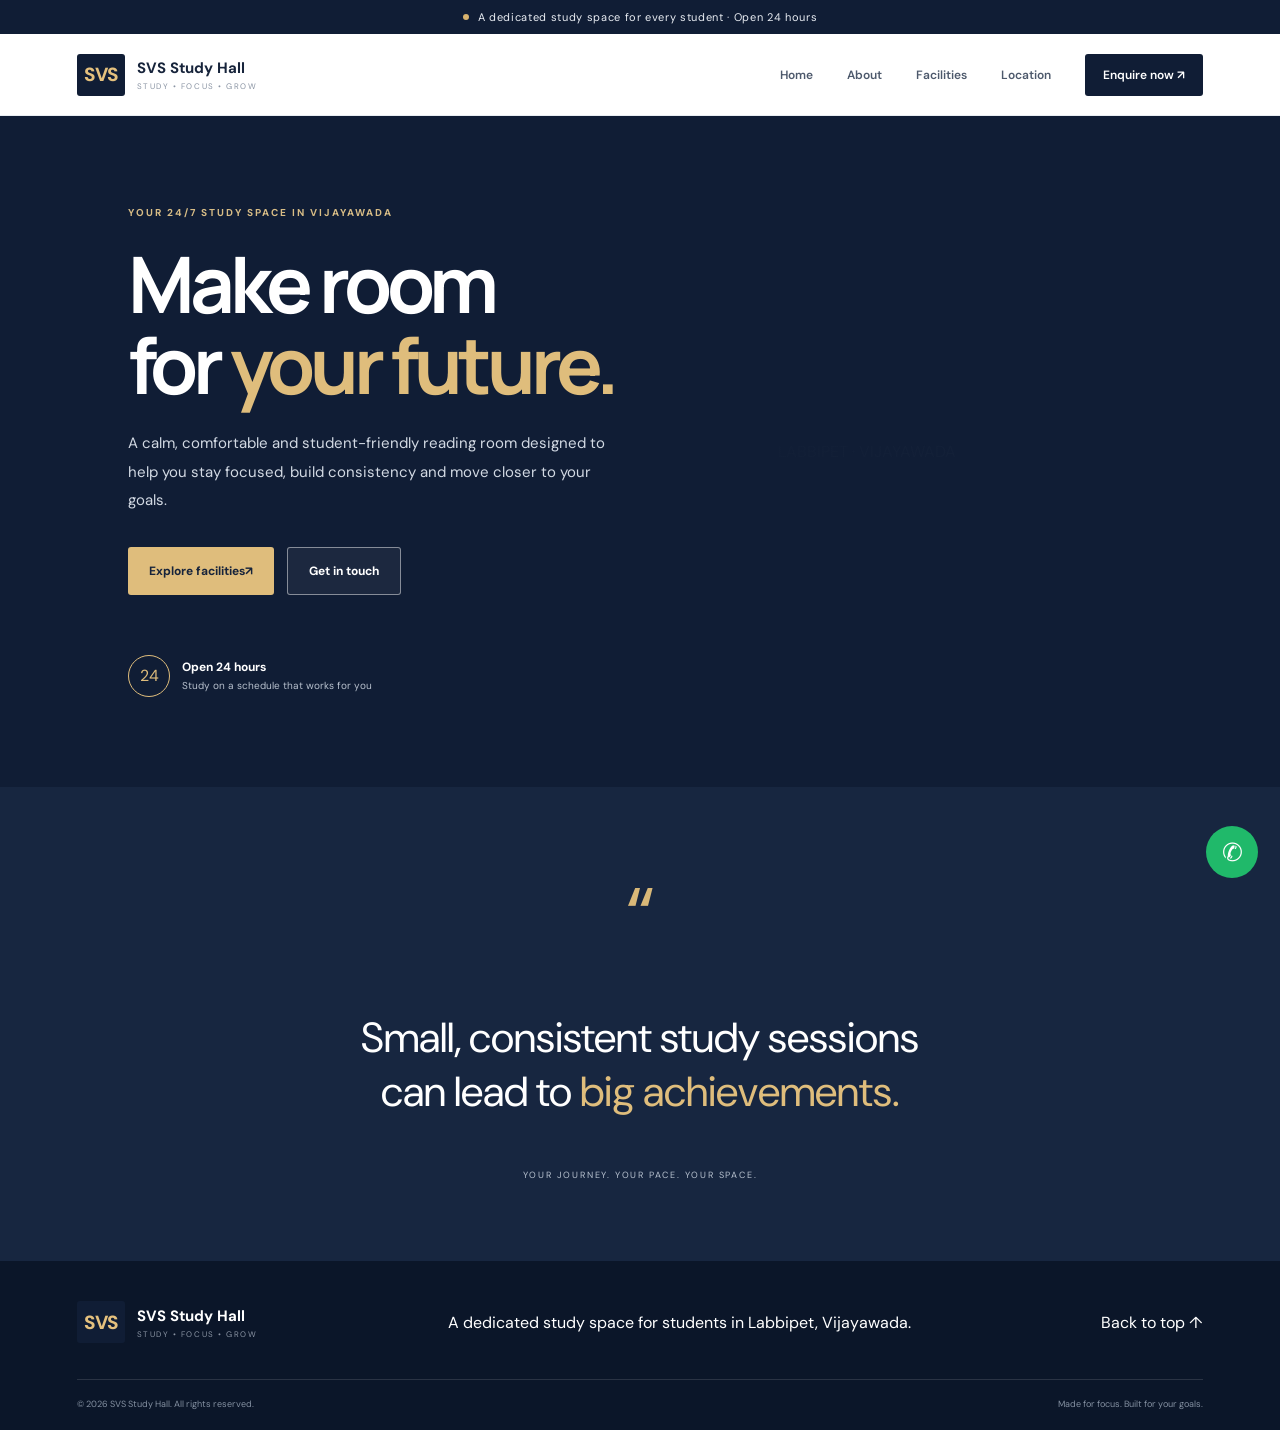
==== index.html @ 10cad975 "Add files via upload" ====
<!DOCTYPE html>
<html lang="en">
<head>
  <meta charset="UTF-8">
  <meta name="viewport" content="width=device-width, initial-scale=1.0">
  <meta name="description" content="SVS Study Hall in Labbipet, Vijayawada — a focused, comfortable 24/7 reading room for students.">
  <meta name="theme-color" content="#101d35">
  <title>SVS Study Hall | Home</title>
  <link rel="preconnect" href="https://fonts.googleapis.com">
  <link rel="preconnect" href="https://fonts.gstatic.com" crossorigin>
  <link href="https://fonts.googleapis.com/css2?family=DM+Sans:wght@400;500;600;700&family=Manrope:wght@400;500;600;700;800&display=swap" rel="stylesheet">
  <link rel="stylesheet" href="styles.css">
</head>
<body>
  <div class="announcement"><span class="live-dot"></span> A dedicated study space for every student · Open 24 hours</div>
  
  <header class="site-header">
    <a class="brand" href="index.html" aria-label="SVS Study Hall home">
      <span class="brand-mark">SVS</span>
      <span class="brand-copy"><strong>SVS Study Hall</strong><small>STUDY • FOCUS • GROW</small></span>
    </a>
    <button class="menu-toggle" aria-label="Open navigation" aria-expanded="false">☰</button>
    
    <!-- NAVIGATION LINKS -->
    <nav class="nav">
      <a href="index.html" class="active">Home</a>
      <a href="about.html">About</a>
      <a href="facilities.html">Facilities</a>
      <a href="location.html">Location</a>
      <a class="nav-cta" href="contact.html">Enquire now <span>↗</span></a>
    </nav>
  </header>

  <main>
    <section class="hero" id="home">
      <div class="hero-image" role="img" aria-label="Quiet, modern study space"></div>
      <div class="hero-shade"></div>
      <div class="hero-content">
        <div class="eyebrow light"><span></span> YOUR 24/7 STUDY SPACE IN VIJAYAWADA</div>
        <h1>Make room<br>for <em>your future.</em></h1>
        <p>A calm, comfortable and student-friendly reading room designed to help you stay focused, build consistency and move closer to your goals.</p>
        <div class="hero-actions">
          <a class="button button-gold" href="facilities.html">Explore facilities <span>↗</span></a>
          <a class="button button-ghost" href="contact.html">Get in touch</a>
        </div>
        <div class="hero-note"><span class="note-icon">24</span><span><strong>Open 24 hours</strong><small>Study on a schedule that works for you</small></span></div>
      </div>
      <div class="hero-side-label">LABBIPET · VIJAYAWADA</div>
    </section>

    <section class="quote-band">
      <div class="quote-mark">“</div>
      <p>Small, consistent study sessions<br>can lead to <em>big achievements.</em></p>
      <span>YOUR JOURNEY. YOUR PACE. YOUR SPACE.</span>
    </section>
  </main>

  <footer class="footer">
    <div class="footer-main">
      <a class="brand footer-brand" href="index.html"><span class="brand-mark">SVS</span><span class="brand-copy"><strong>SVS Study Hall</strong><small>STUDY • FOCUS • GROW</small></span></a>
      <p>A dedicated study space for students in Labbipet, Vijayawada.</p>
      <a href="#home" class="back-top">Back to top ↑</a>
    </div>
    <div class="footer-bottom"><span>© <span id="year"></span> SVS Study Hall. All rights reserved.</span><span>Made for focus. Built for your goals.</span></div>
  </footer>

  <a class="floating-whatsapp" id="whatsapp-link" href="#" aria-label="Chat with SVS Study Hall on WhatsApp" title="Chat on WhatsApp">✆</a>
  <script src="script.js"></script>
</body>
</html>
---- styles.css ----
/* =====================================
   SVS STUDY HALL - MAIN STYLESHEET
   ===================================== */

/* 1. GLOBAL SETTINGS */

* {
    box-sizing: border-box;
}

html {
    scroll-behavior: smooth;
    scroll-padding-top: 90px;
}

body {
    margin: 0;
    color: #17243b;
    background: #ffffff;
    font-family: "DM Sans", sans-serif;
}

a {
    color: inherit;
    text-decoration: none;
}


/* 2. ANNOUNCEMENT BAR */

.announcement {
    height: 34px;
    background: #101d35;
    color: #e9edf3;

    display: flex;
    align-items: center;
    justify-content: center;
    gap: 9px;

    font-size: 11px;
    letter-spacing: 0.06em;
}

.live-dot {
    width: 6px;
    height: 6px;
    border-radius: 50%;
    background: #d8b36e;
}


/* 3. HEADER AND NAVIGATION */

.site-header {
    height: 82px;
    padding: 0 6vw;

    display: flex;
    align-items: center;
    justify-content: space-between;

    background: #ffffff;
    position: sticky;
    top: 0;
    z-index: 20;

    border-bottom: 1px solid #e9edf2;
}

.brand {
    display: flex;
    align-items: center;
    gap: 12px;
}

.brand-mark {
    width: 48px;
    height: 42px;

    display: grid;
    place-items: center;

    background: #101d35;
    color: #e5c17e;

    font-size: 19px;
    font-weight: 800;
    border-radius: 3px;
}

.brand-copy {
    display: flex;
    flex-direction: column;
    gap: 3px;
}

.brand-copy strong {
    font-size: 15px;
}

.brand-copy small {
    font-size: 8px;
    letter-spacing: 0.19em;
    color: #8a94a3;
}

.nav {
    display: flex;
    align-items: center;
    gap: 34px;

    font-size: 12px;
    font-weight: 600;
    color: #4d596c;
}

.nav a:hover {
    color: #b18b4c;
}

.nav-cta {
    background: #101d35;
    color: white !important;
    padding: 13px 18px;
    border-radius: 3px;
}

.menu-toggle {
    display: none;
    border: 0;
    background: none;
    font-size: 24px;
}


/* 4. HERO SECTION */

.hero {
    min-height: 610px;
    position: relative;

    background: #101d35;

    display: flex;
    align-items: center;
    overflow: hidden;
}

.hero-image {
    position: absolute;
    inset: 0 0 0 32%;

    background-image: url(
        "https://images.unsplash.com/photo-1497366754035-f200968a6e72?auto=format&fit=crop&w=2000&q=85"
    );

    background-size: cover;
    background-position: center;
    opacity: 0.67;
}

.hero-shade {
    position: absolute;
    inset: 0;

    background: linear-gradient(
        90deg,
        #101d35 0%,
        #101d35 36%,
        rgba(16, 29, 53, 0.86) 54%,
        rgba(16, 29, 53, 0.15) 100%
    );
}

.hero-content {
    position: relative;
    z-index: 1;

    color: white;
    width: min(650px, 90%);
    margin-left: 10vw;
    padding: 90px 0;
}

.eyebrow {
    font-size: 10px;
    letter-spacing: 0.2em;
    font-weight: 700;
    color: #d8bd86;
}

.hero h1 {
    font-size: clamp(48px, 6.2vw, 78px);
    line-height: 1.04;
    letter-spacing: -0.065em;
    margin: 24px 0;

    font-family: Manrope, sans-serif;
}

.hero h1 em {
    font-style: normal;
    color: #dfbd7c;
}

.hero-content > p {
    max-width: 480px;
    color: #d2d9e3;
    font-size: 15px;
    line-height: 1.9;
}


/* 5. BUTTONS */

.hero-actions {
    display: flex;
    gap: 13px;
    margin-top: 32px;
    flex-wrap: wrap;
}

.button {
    display: inline-flex;
    align-items: center;
    justify-content: center;

    padding: 15px 21px;
    border: 0;
    border-radius: 3px;

    font-size: 12px;
    font-weight: 700;

    cursor: pointer;
    transition: transform 0.2s;
}

.button:hover {
    transform: translateY(-2px);
}

.button-gold {
    background: #dfbd7c;
    color: #17243b;
}

.button-ghost {
    border: 1px solid #ffffff77;
    color: white;
    background: #ffffff0d;
}


/* 6. HERO NOTE */

.hero-note {
    display: flex;
    align-items: center;
    gap: 12px;
    margin-top: 60px;
}

.note-icon {
    width: 42px;
    height: 42px;

    border: 1px solid #dfbd7c;
    color: #dfbd7c;

    display: grid;
    place-items: center;
    border-radius: 50%;
}

.hero-note span:last-child {
    display: flex;
    flex-direction: column;
    gap: 4px;
}

.hero-note strong {
    font-size: 12px;
}

.hero-note small {
    font-size: 10px;
    color: #b8c1ce;
}


/* 7. GENERAL SECTION LAYOUT */

.section-wrap {
    width: min(1120px, 88%);
    margin: auto;
}

.section-kicker {
    font-size: 10px;
    letter-spacing: 0.2em;
    font-weight: 700;
    color: #a8874e;
}


/* 8. ABOUT SECTION */

.intro {
    padding-top: 110px;
    padding-bottom: 100px;
}

.intro-grid {
    display: grid;
    grid-template-columns: 1fr 1fr;
    gap: 70px;
}

.intro h2 {
    font-size: clamp(38px, 4.5vw, 56px);
    line-height: 1.1;
    margin: 17px 0;
}

.intro h2 em {
    color: #b18b4c;
    font-style: normal;
}

.intro-copy {
    padding-top: 18px;
    color: #657084;
    font-size: 14px;
    line-height: 1.9;
}


/* 9. STATISTICS */

.stats {
    border-top: 1px solid #e6e9ee;
    margin-top: 55px;
    padding-top: 30px;

    display: flex;
    gap: 12vw;
}

.stats div {
    display: flex;
    flex-direction: column;
    gap: 5px;
}

.stats strong {
    font-size: 30px;
    font-weight: 800;
}

.stats span {
    font-size: 11px;
    color: #818b99;
}


/* 10. FACILITIES SECTION */

.facilities-section {
    background: #f5f6f8;
    padding: 100px 0 110px;
}

.section-heading {
    display: flex;
    justify-content: space-between;
    align-items: end;
    gap: 50px;
    margin-bottom: 42px;
}

.section-heading h2 {
    font-size: clamp(38px, 4.5vw, 56px);
    margin: 17px 0 0;
}

.section-heading h2 em {
    color: #b18b4c;
    font-style: normal;
}

.section-heading > p {
    max-width: 330px;
    color: #6e7888;
    font-size: 13px;
    line-height: 1.8;
}


/* 11. FACILITY CARDS */

.facility-grid {
    display: grid;
    grid-template-columns: repeat(4, 1fr);
    gap: 12px;
}

.facility-card {
    position: relative;
    min-height: 195px;

    background: white;
    padding: 25px 22px;

    border: 1px solid #edf0f3;
    transition: transform 0.2s, box-shadow 0.2s;
}

.facility-card:hover {
    transform: translateY(-4px);
    box-shadow: 0 14px 30px #182b4510;
}

.facility-card.feature-card {
    background: #101d35;
    color: white;
}

.facility-icon {
    font-size: 25px;
    color: #b18b4c;
    margin-bottom: 25px;
}

.facility-card h3 {
    font-size: 14px;
    margin: 0 0 9px;
}

.facility-card p {
    font-size: 11px;
    line-height: 1.65;
    color: #7b8594;
    margin: 0;
}

.feature-card p {
    color: #c0c9d6;
}

.card-number {
    position: absolute;
    right: 18px;
    top: 18px;

    font-size: 9px;
    color: #b9c0ca;
}


/* 12. QUOTE SECTION */

.quote-band {
    background: #172640;
    color: white;
    text-align: center;
    padding: 78px 20px;
}

.quote-mark {
    font-size: 80px;
    color: #d9b878;
}

.quote-band p {
    font-size: clamp(26px, 4vw, 42px);
    line-height: 1.3;
}

.quote-band em {
    font-style: normal;
    color: #dfbd7c;
}

.quote-band span {
    font-size: 9px;
    letter-spacing: 0.2em;
    color: #b9c3d0;
}


/* 13. LOCATION SECTION */

.visit-section {
    padding: 110px 0;

    display: grid;
    grid-template-columns: 0.9fr 1.1fr;
    gap: 70px;
    align-items: center;
}

.visit-copy h2 {
    font-size: clamp(38px, 4.5vw, 56px);
}

.visit-copy h2 em {
    color: #b18b4c;
    font-style: normal;
}

.visit-copy > p {
    color: #707b8c;
    font-size: 13px;
    line-height: 1.9;
}

.address-row {
    display: flex;
    gap: 15px;
    margin: 30px 0 20px;
}

.address-row p {
    font-size: 12px;
    line-height: 1.7;
    color: #778191;
}

.text-link {
    font-size: 12px;
    font-weight: 700;
    color: #9b783e;
}


/* 14. GOOGLE MAP */

.map-card {
    height: 390px;
    position: relative;
    background: #e9edf0;
}

.map-card iframe {
    width: 100%;
    height: 100%;
    border: 0;
}

.map-caption {
    position: absolute;
    left: 18px;
    bottom: 18px;

    background: white;
    padding: 13px 16px;

    display: flex;
    align-items: center;
    gap: 12px;
}


/* 15. CONTACT SECTION */

.contact-section {
    background: #101d35;
    padding: 100px 0;
}

.contact-grid {
    display: grid;
    grid-template-columns: 1fr 0.8fr;
    gap: 100px;
    align-items: center;
}

.contact-copy h2 {
    color: white;
    font-size: clamp(42px, 5vw, 62px);
}

.contact-copy h2 em {
    color: #dfbd7c;
    font-style: normal;
}

.contact-copy > p {
    color: #c0c9d6;
    font-size: 13px;
    line-height: 1.9;
}

.contact-promise {
    color: #e0e5ec;
    font-size: 12px;
    margin-top: 18px;
}


/* 16. CONTACT FORM */

.contact-form {
    background: white;
    padding: 34px 35px;
    border-radius: 4px;
}

.contact-form h3 {
    font-size: 23px;
    margin: 0 0 7px;
}

.contact-form > p {
    font-size: 12px;
    color: #7b8594;
}

.contact-form label {
    display: block;
    font-size: 10px;
    font-weight: 700;
    margin: 15px 0 7px;
}

.contact-form input,
.contact-form textarea {
    width: 100%;
    border: 1px solid #e1e5eb;
    background: #fafbfc;

    padding: 12px 13px;
    font: 12px "DM Sans", sans-serif;

    outline: none;
}

.contact-form input:focus,
.contact-form textarea:focus {
    border-color: #b18b4c;
}

.submit-button {
    width: 100%;
    margin-top: 17px;
}

.form-note {
    display: block;
    text-align: center;
    color: #929baa;
    font-size: 9px;
    margin-top: 12px;
}


/* 17. FOOTER */

.footer {
    background: #0b1629;
    color: white;
    padding: 35px 6vw 20px;
}

.footer-main {
    display: flex;
    align-items: center;
    justify-content: space-between;
    padding-bottom: 30px;
}

.footer-bottom {
    border-top: 1px solid #ffffff20;
    padding-top: 18px;

    display: flex;
    justify-content: space-between;

    color: #8490a1;
    font-size: 9px;
}


/* 18. WHATSAPP BUTTON */

.floating-whatsapp {
    position: fixed;
    right: 22px;
    bottom: 22px;

    width: 52px;
    height: 52px;

    border-radius: 50%;
    background: #20b96a;
    color: white;

    display: grid;
    place-items: center;

    font-size: 25px;
    z-index: 30;
}


/* 19. MOBILE RESPONSIVENESS */

@media (max-width: 850px) {

    .facility-grid {
        grid-template-columns: repeat(2, 1fr);
    }

    .contact-grid {
        gap: 45px;
    }
}


/* 20. SMALL SCREEN RESPONSIVENESS */

@media (max-width: 650px) {

    .menu-toggle {
        display: block;
    }

    .nav {
        display: none;
        position: absolute;
        top: 70px;
        left: 0;
        right: 0;

        background: white;
        padding: 20px 6vw;

        flex-direction: column;
        align-items: stretch;
    }

    .nav.open {
        display: flex;
    }

    .hero {
        min-height: 650px;
    }

    .hero-content {
        margin-left: 7%;
    }

    .hero h1 {
        font-size: 55px;
    }

    .intro-grid,
    .visit-section,
    .contact-grid {
        grid-template-columns: 1fr;
        gap: 25px;
    }

    .facility-grid {
        grid-template-columns: repeat(2, 1fr);
        gap: 8px;
    }

    .facility-card {
        padding: 19px 15px;
        min-height: 185px;
    }

    .map-card {
        height: 320px;
    }

    .contact-form {
        padding: 27px 22px;
    }

    .footer-main {
        flex-wrap: wrap;
    }

    .footer-bottom {
        flex-direction: column;
        gap: 10px;
    }
}
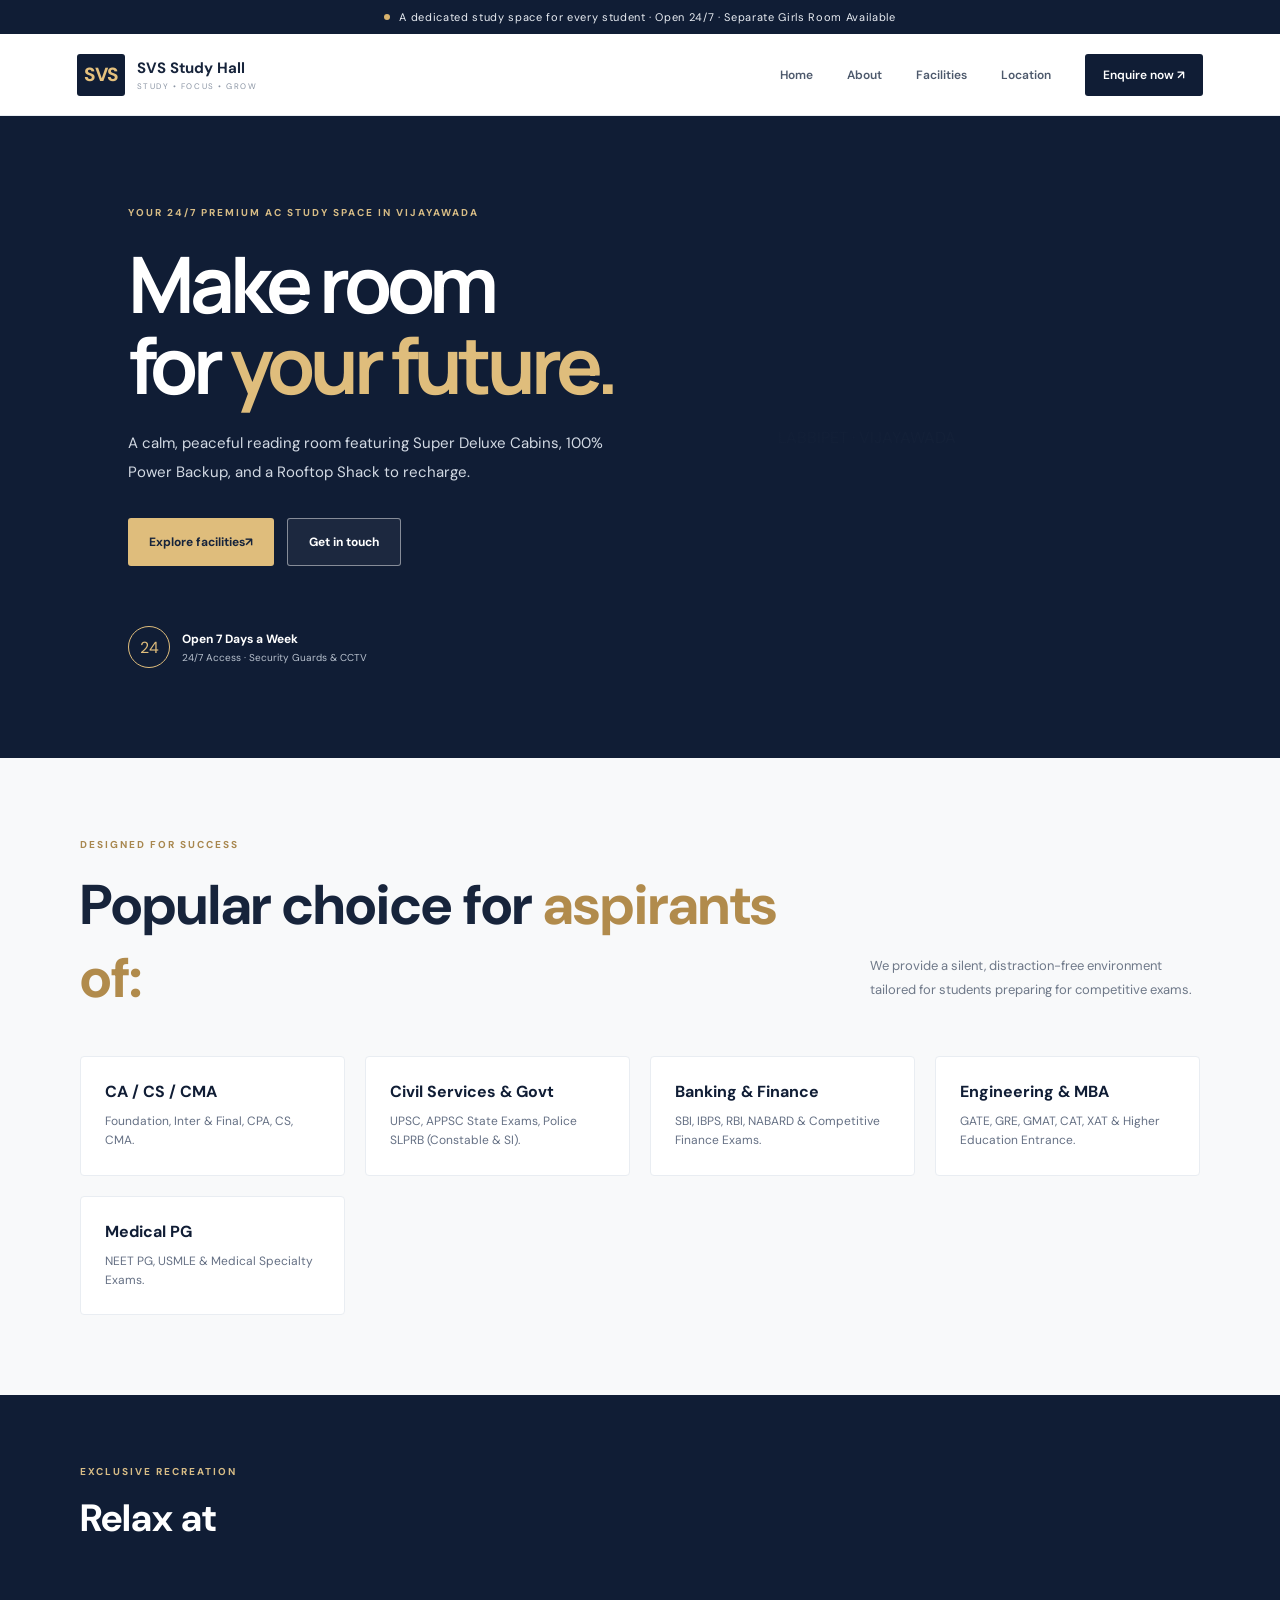
==== commit e079619d: "Add files via upload" ====
--- a/index.html
+++ b/index.html
@@ -3,7 +3,7 @@
 <head>
   <meta charset="UTF-8">
   <meta name="viewport" content="width=device-width, initial-scale=1.0">
-  <meta name="description" content="SVS Study Hall in Labbipet, Vijayawada — a focused, comfortable 24/7 reading room for students.">
+  <meta name="description" content="SVS Study Hall in Labbipet, Vijayawada — 24/7 AC reading room with Super Deluxe Cabins and Rooftop Shack.">
   <meta name="theme-color" content="#101d35">
   <title>SVS Study Hall | Home</title>
   <link rel="preconnect" href="https://fonts.googleapis.com">
@@ -12,7 +12,7 @@
   <link rel="stylesheet" href="styles.css">
 </head>
 <body>
-  <div class="announcement"><span class="live-dot"></span> A dedicated study space for every student · Open 24 hours</div>
+  <div class="announcement"><span class="live-dot"></span> A dedicated study space for every student · Open 24/7 · Separate Girls Room Available</div>
   
   <header class="site-header">
     <a class="brand" href="index.html" aria-label="SVS Study Hall home">
@@ -20,8 +20,6 @@
       <span class="brand-copy"><strong>SVS Study Hall</strong><small>STUDY • FOCUS • GROW</small></span>
     </a>
     <button class="menu-toggle" aria-label="Open navigation" aria-expanded="false">☰</button>
-    
-    <!-- NAVIGATION LINKS -->
     <nav class="nav">
       <a href="index.html" class="active">Home</a>
       <a href="about.html">About</a>
@@ -32,39 +30,62 @@
   </header>
 
   <main>
+    <!-- HERO SECTION -->
     <section class="hero" id="home">
       <div class="hero-image" role="img" aria-label="Quiet, modern study space"></div>
       <div class="hero-shade"></div>
       <div class="hero-content">
-        <div class="eyebrow light"><span></span> YOUR 24/7 STUDY SPACE IN VIJAYAWADA</div>
+        <div class="eyebrow light"><span></span> YOUR 24/7 PREMIUM AC STUDY SPACE IN VIJAYAWADA</div>
         <h1>Make room<br>for <em>your future.</em></h1>
-        <p>A calm, comfortable and student-friendly reading room designed to help you stay focused, build consistency and move closer to your goals.</p>
+        <p>A calm, peaceful reading room featuring Super Deluxe Cabins, 100% Power Backup, and a Rooftop Shack to recharge.</p>
         <div class="hero-actions">
           <a class="button button-gold" href="facilities.html">Explore facilities <span>↗</span></a>
           <a class="button button-ghost" href="contact.html">Get in touch</a>
         </div>
-        <div class="hero-note"><span class="note-icon">24</span><span><strong>Open 24 hours</strong><small>Study on a schedule that works for you</small></span></div>
+        <div class="hero-note"><span class="note-icon">24</span><span><strong>Open 7 Days a Week</strong><small>24/7 Access · Security Guards & CCTV</small></span></div>
       </div>
       <div class="hero-side-label">LABBIPET · VIJAYAWADA</div>
     </section>
 
-    <section class="quote-band">
-      <div class="quote-mark">“</div>
-      <p>Small, consistent study sessions<br>can lead to <em>big achievements.</em></p>
-      <span>YOUR JOURNEY. YOUR PACE. YOUR SPACE.</span>
+    <!-- TARGET EXAMS SECTION -->
+    <section style="padding: 80px 0; background: #f8f9fa;">
+      <div class="section-wrap">
+        <div class="section-heading">
+          <div>
+            <div class="section-kicker">DESIGNED FOR SUCCESS</div>
+            <h2>Popular choice for <em>aspirants of:</em></h2>
+          </div>
+          <p>We provide a silent, distraction-free environment tailored for students preparing for competitive exams.</p>
+        </div>
+
+        <div style="display: grid; grid-template-columns: repeat(auto-fit, minmax(240px, 1fr)); gap: 20px; margin-top: 40px;">
+          <div style="background: white; padding: 24px; border: 1px solid #e9edf2; border-radius: 4px;">
+            <h3 style="margin: 0 0 10px; color: #101d35; font-size: 16px;">CA / CS / CMA</h3>
+            <p style="font-size: 12px; color: #657084; margin: 0; line-height: 1.6;">Foundation, Inter & Final, CPA, CS, CMA.</p>
+          </div>
+          <div style="background: white; padding: 24px; border: 1px solid #e9edf2; border-radius: 4px;">
+            <h3 style="margin: 0 0 10px; color: #101d35; font-size: 16px;">Civil Services & Govt</h3>
+            <p style="font-size: 12px; color: #657084; margin: 0; line-height: 1.6;">UPSC, APPSC State Exams, Police SLPRB (Constable & SI).</p>
+          </div>
+          <div style="background: white; padding: 24px; border: 1px solid #e9edf2; border-radius: 4px;">
+            <h3 style="margin: 0 0 10px; color: #101d35; font-size: 16px;">Banking & Finance</h3>
+            <p style="font-size: 12px; color: #657084; margin: 0; line-height: 1.6;">SBI, IBPS, RBI, NABARD & Competitive Finance Exams.</p>
+          </div>
+          <div style="background: white; padding: 24px; border: 1px solid #e9edf2; border-radius: 4px;">
+            <h3 style="margin: 0 0 10px; color: #101d35; font-size: 16px;">Engineering & MBA</h3>
+            <p style="font-size: 12px; color: #657084; margin: 0; line-height: 1.6;">GATE, GRE, GMAT, CAT, XAT & Higher Education Entrance.</p>
+          </div>
+          <div style="background: white; padding: 24px; border: 1px solid #e9edf2; border-radius: 4px;">
+            <h3 style="margin: 0 0 10px; color: #101d35; font-size: 16px;">Medical PG</h3>
+            <p style="font-size: 12px; color: #657084; margin: 0; line-height: 1.6;">NEET PG, USMLE & Medical Specialty Exams.</p>
+          </div>
+        </div>
+      </div>
     </section>
-  </main>
 
-  <footer class="footer">
-    <div class="footer-main">
-      <a class="brand footer-brand" href="index.html"><span class="brand-mark">SVS</span><span class="brand-copy"><strong>SVS Study Hall</strong><small>STUDY • FOCUS • GROW</small></span></a>
-      <p>A dedicated study space for students in Labbipet, Vijayawada.</p>
-      <a href="#home" class="back-top">Back to top ↑</a>
-    </div>
-    <div class="footer-bottom"><span>© <span id="year"></span> SVS Study Hall. All rights reserved.</span><span>Made for focus. Built for your goals.</span></div>
-  </footer>
-
-  <a class="floating-whatsapp" id="whatsapp-link" href="#" aria-label="Chat with SVS Study Hall on WhatsApp" title="Chat on WhatsApp">✆</a>
-  <script src="script.js"></script>
-</body>
-</html>+    <!-- ROOFTOP SHACK HIGHLIGHT BANNER -->
+    <section style="background: #101d35; color: white; padding: 70px 0;">
+      <div class="section-wrap" style="display: grid; grid-template-columns: 1fr 1fr; gap: 50px; align-items: center;">
+        <div>
+          <div class="eyebrow light">EXCLUSIVE RECREATION</div>
+          <h2 style="font-size: 38px; margin: 15px 0; color: white;">Relax at
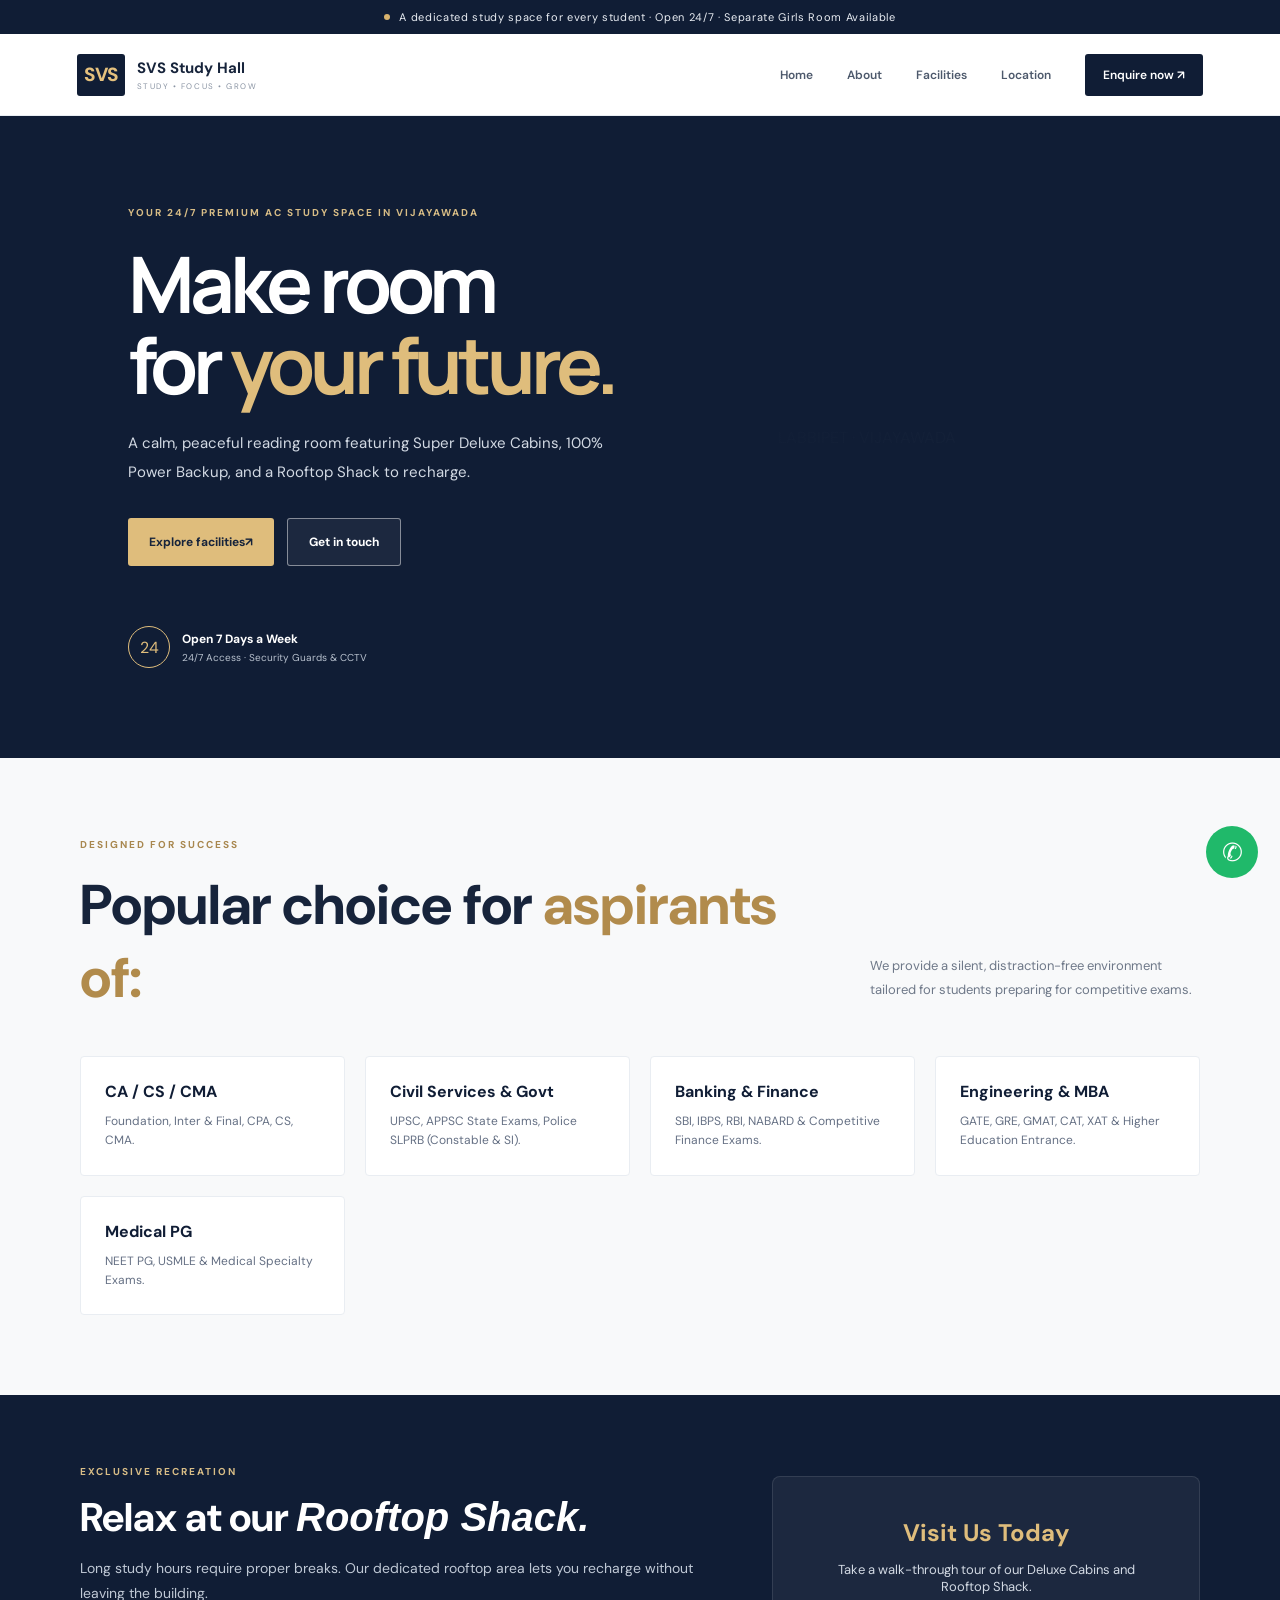
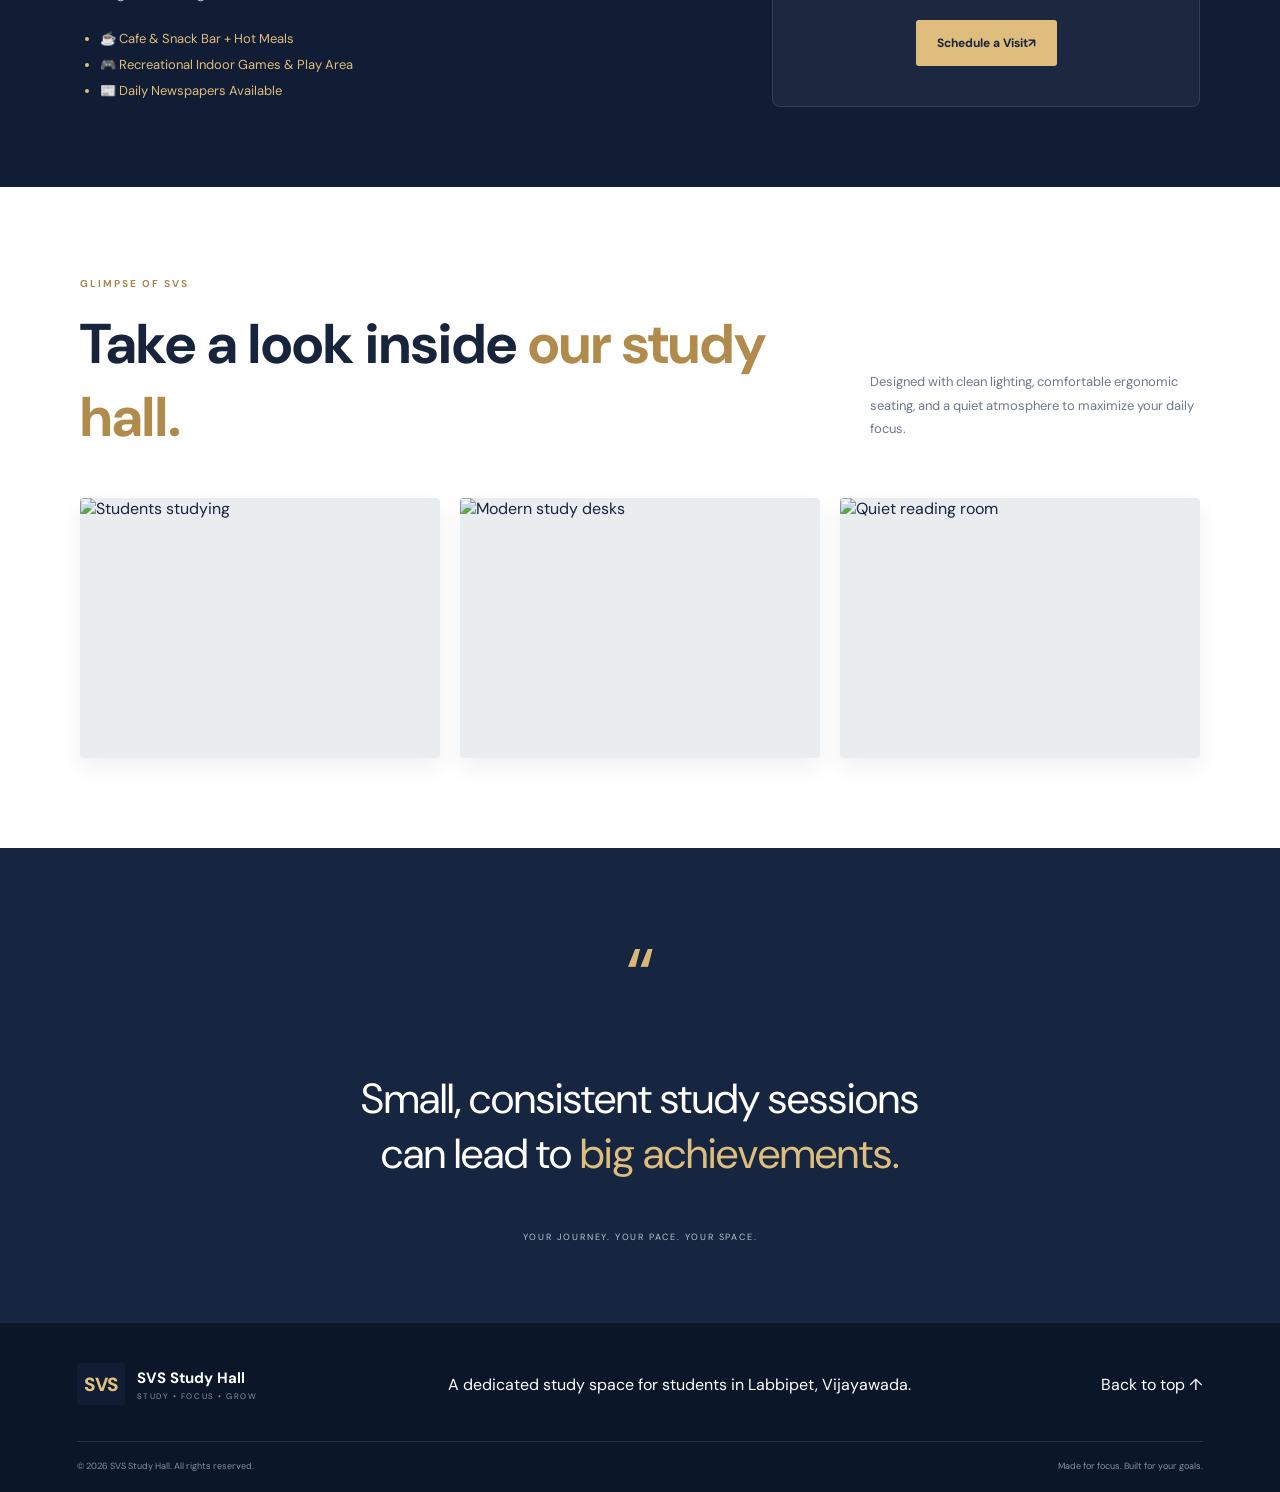
==== commit 48ddd502: "Add files via upload" ====
--- a/index.html
+++ b/index.html
@@ -85,7 +85,68 @@
 
     <!-- ROOFTOP SHACK HIGHLIGHT BANNER -->
     <section style="background: #101d35; color: white; padding: 70px 0;">
-      <div class="section-wrap" style="display: grid; grid-template-columns: 1fr 1fr; gap: 50px; align-items: center;">
+      <div class="section-wrap" style="display: grid; grid-template-columns: 1.2fr 0.8fr; gap: 50px; align-items: center;">
         <div>
           <div class="eyebrow light">EXCLUSIVE RECREATION</div>
-          <h2 style="font-size: 38px; margin: 15px 0; color: white;">Relax at+          <h2 style="font-size: clamp(28px, 3.5vw, 40px); line-height: 1.2; margin: 15px 0; color: white;">Relax at our <em>Rooftop Shack.</em></h2>
+          <p style="color: #c0c9d6; font-size: 14px; line-height: 1.8;">Long study hours require proper breaks. Our dedicated rooftop area lets you recharge without leaving the building.</p>
+          <ul style="color: #dfbd7c; font-size: 13px; line-height: 2; padding-left: 20px; margin-top: 20px;">
+            <li>☕ Cafe & Snack Bar + Hot Meals</li>
+            <li>🎮 Recreational Indoor Games & Play Area</li>
+            <li>📰 Daily Newspapers Available</li>
+          </ul>
+        </div>
+        <div style="background: rgba(255,255,255,0.05); border: 1px solid rgba(255,255,255,0.1); padding: 40px; border-radius: 8px; text-align: center;">
+          <h3 style="color: #dfbd7c; font-size: 24px; margin: 0 0 10px;">Visit Us Today</h3>
+          <p style="color: #d2d9e3; font-size: 13px; margin-bottom: 25px;">Take a walk-through tour of our Deluxe Cabins and Rooftop Shack.</p>
+          <a class="button button-gold" href="contact.html">Schedule a Visit <span>↗</span></a>
+        </div>
+      </div>
+    </section>
+
+    <!-- STUDY HALL PHOTO GALLERY -->
+    <section class="facilities-section" style="background: #ffffff; padding: 90px 0;">
+      <div class="section-wrap">
+        <div class="section-heading">
+          <div>
+            <div class="section-kicker">GLIMPSE OF SVS</div>
+            <h2>Take a look inside <em>our study hall.</em></h2>
+          </div>
+          <p>Designed with clean lighting, comfortable ergonomic seating, and a quiet atmosphere to maximize your daily focus.</p>
+        </div>
+        
+        <div style="display: grid; grid-template-columns: repeat(3, 1fr); gap: 20px; margin-top: 45px;">
+          <div style="height: 260px; border-radius: 4px; overflow: hidden; background: #e9edf0; box-shadow: 0 10px 25px rgba(0,0,0,0.06);">
+            <img src="https://images.unsplash.com/photo-1523240795612-9a054b0db644?auto=format&fit=crop&w=800&q=80" alt="Students studying" style="width: 100%; height: 100%; object-fit: cover;">
+          </div>
+          <div style="height: 260px; border-radius: 4px; overflow: hidden; background: #e9edf0; box-shadow: 0 10px 25px rgba(0,0,0,0.06);">
+            <img src="https://images.unsplash.com/photo-1497366216548-37526070297c?auto=format&fit=crop&w=800&q=80" alt="Modern study desks" style="width: 100%; height: 100%; object-fit: cover;">
+          </div>
+          <div style="height: 260px; border-radius: 4px; overflow: hidden; background: #e9edf0; box-shadow: 0 10px 25px rgba(0,0,0,0.06);">
+            <img src="https://images.unsplash.com/photo-1519389950473-47ba0277781c?auto=format&fit=crop&w=800&q=80" alt="Quiet reading room" style="width: 100%; height: 100%; object-fit: cover;">
+          </div>
+        </div>
+      </div>
+    </section>
+
+    <!-- QUOTE BAND -->
+    <section class="quote-band">
+      <div class="quote-mark">“</div>
+      <p>Small, consistent study sessions<br>can lead to <em>big achievements.</em></p>
+      <span>YOUR JOURNEY. YOUR PACE. YOUR SPACE.</span>
+    </section>
+  </main>
+
+  <footer class="footer">
+    <div class="footer-main">
+      <a class="brand footer-brand" href="index.html"><span class="brand-mark">SVS</span><span class="brand-copy"><strong>SVS Study Hall</strong><small>STUDY • FOCUS • GROW</small></span></a>
+      <p>A dedicated study space for students in Labbipet, Vijayawada.</p>
+      <a href="#home" class="back-top">Back to top ↑</a>
+    </div>
+    <div class="footer-bottom"><span>© <span id="year"></span> SVS Study Hall. All rights reserved.</span><span>Made for focus. Built for your goals.</span></div>
+  </footer>
+
+  <a class="floating-whatsapp" id="whatsapp-link" href="#" aria-label="Chat with SVS Study Hall on WhatsApp" title="Chat on WhatsApp">✆</a>
+  <script src="script.js"></script>
+</body>
+</html>
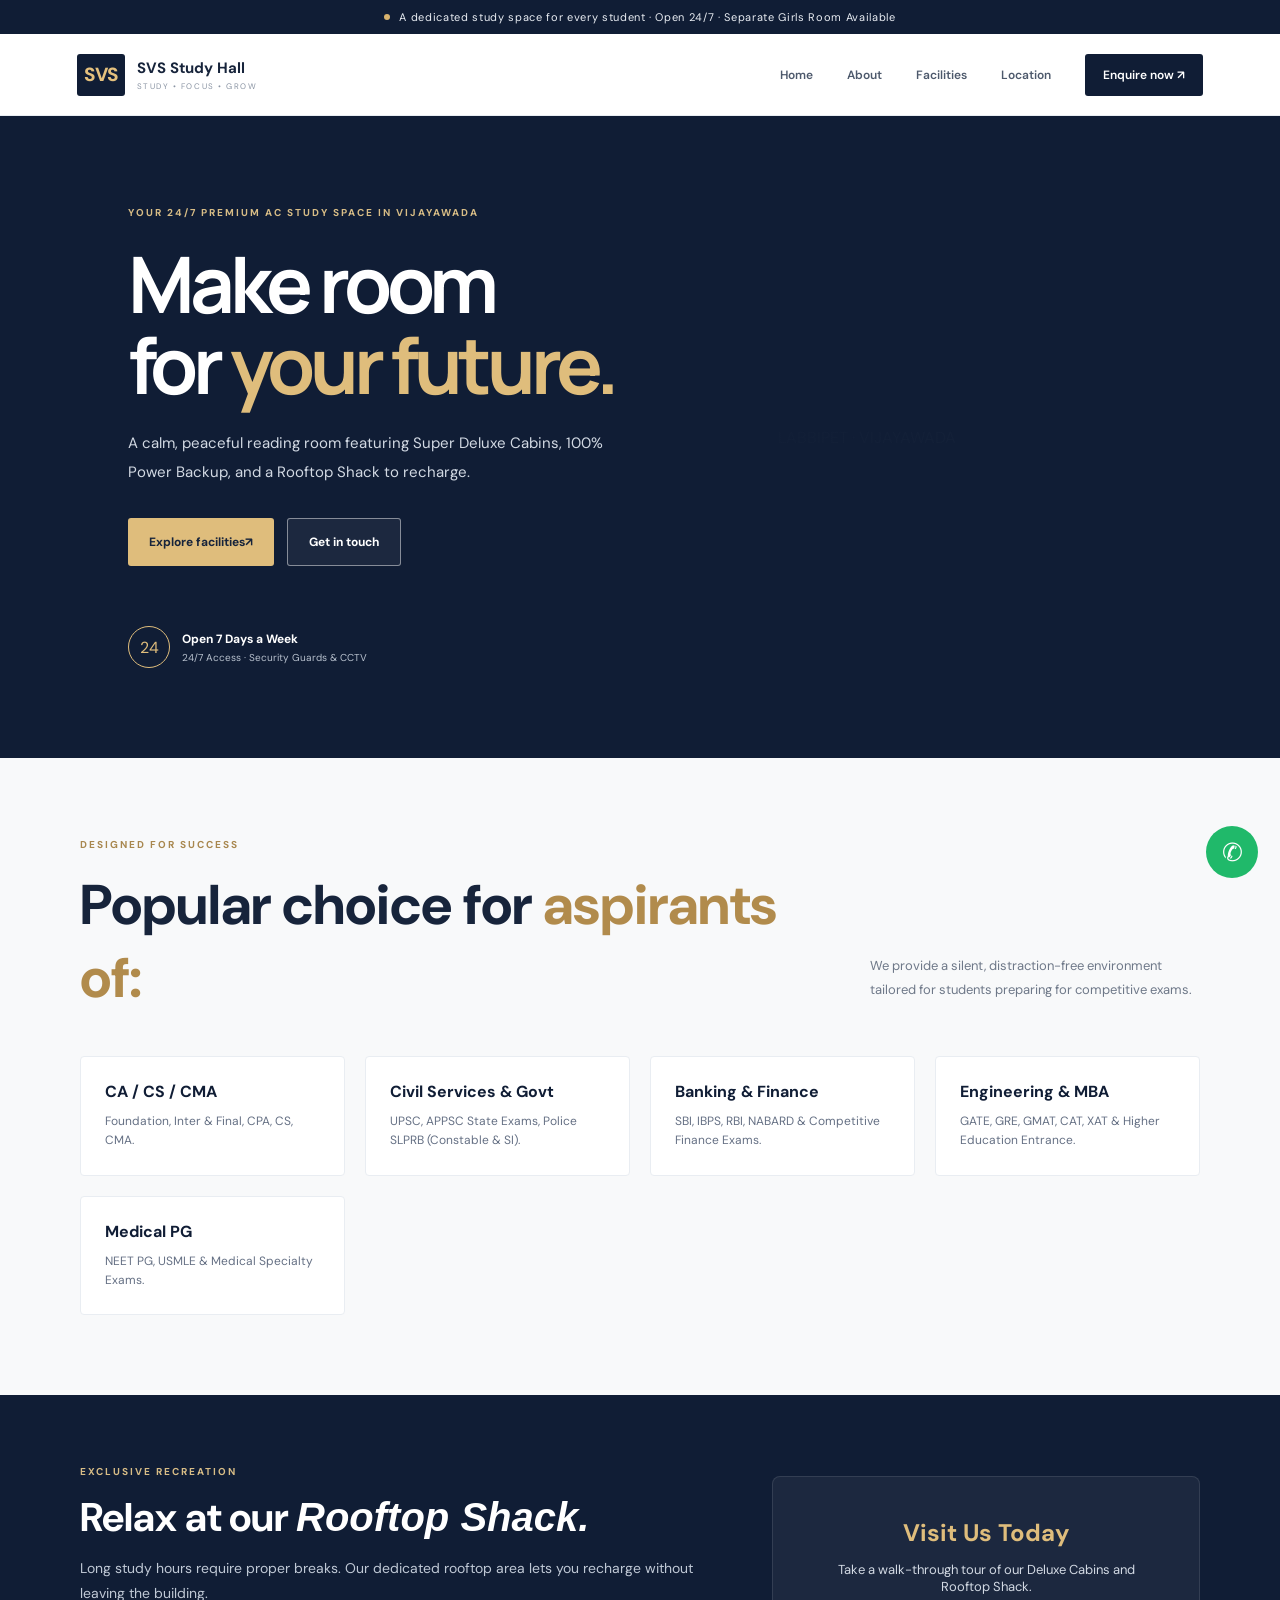
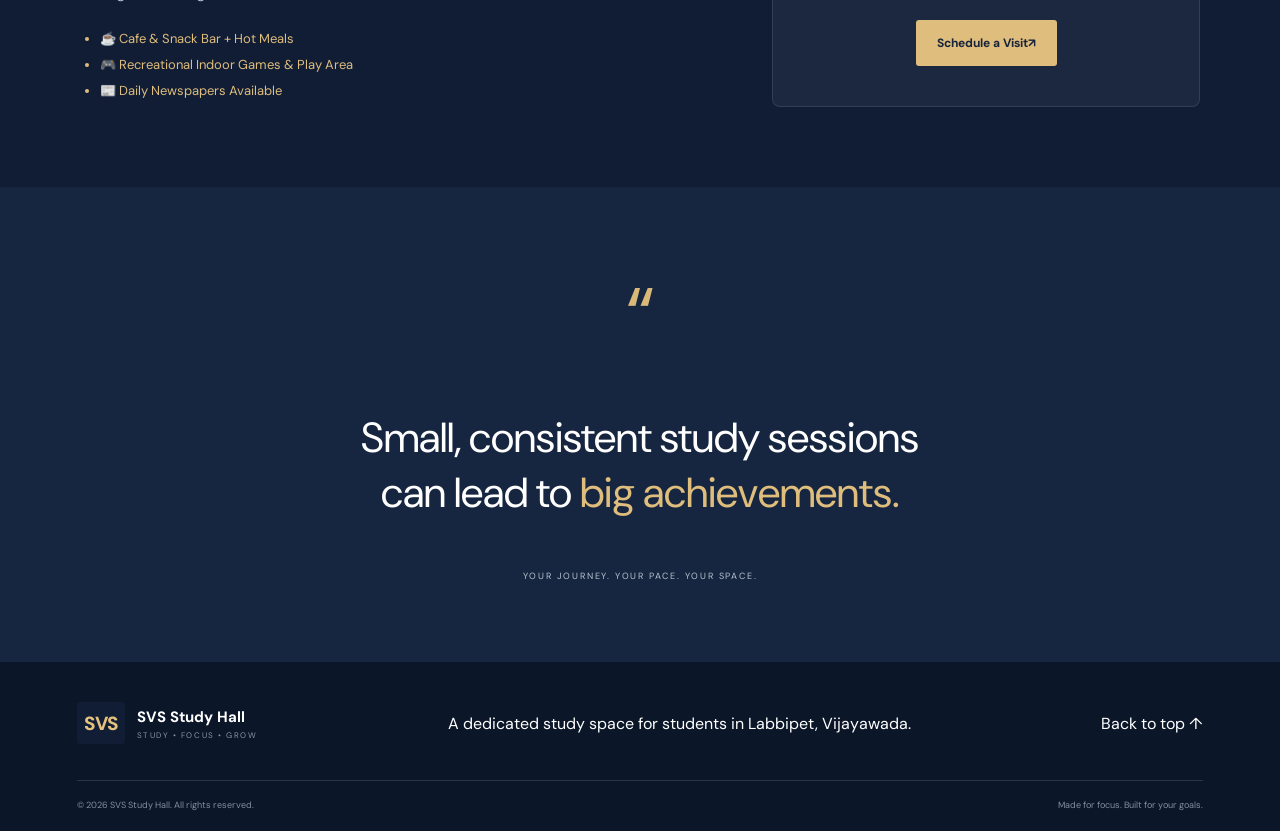
==== commit 51a68f39: "Add files via upload" ====
--- a/index.html
+++ b/index.html
@@ -104,31 +104,6 @@
       </div>
     </section>
 
-    <!-- STUDY HALL PHOTO GALLERY -->
-    <section class="facilities-section" style="background: #ffffff; padding: 90px 0;">
-      <div class="section-wrap">
-        <div class="section-heading">
-          <div>
-            <div class="section-kicker">GLIMPSE OF SVS</div>
-            <h2>Take a look inside <em>our study hall.</em></h2>
-          </div>
-          <p>Designed with clean lighting, comfortable ergonomic seating, and a quiet atmosphere to maximize your daily focus.</p>
-        </div>
-        
-        <div style="display: grid; grid-template-columns: repeat(3, 1fr); gap: 20px; margin-top: 45px;">
-          <div style="height: 260px; border-radius: 4px; overflow: hidden; background: #e9edf0; box-shadow: 0 10px 25px rgba(0,0,0,0.06);">
-            <img src="https://images.unsplash.com/photo-1523240795612-9a054b0db644?auto=format&fit=crop&w=800&q=80" alt="Students studying" style="width: 100%; height: 100%; object-fit: cover;">
-          </div>
-          <div style="height: 260px; border-radius: 4px; overflow: hidden; background: #e9edf0; box-shadow: 0 10px 25px rgba(0,0,0,0.06);">
-            <img src="https://images.unsplash.com/photo-1497366216548-37526070297c?auto=format&fit=crop&w=800&q=80" alt="Modern study desks" style="width: 100%; height: 100%; object-fit: cover;">
-          </div>
-          <div style="height: 260px; border-radius: 4px; overflow: hidden; background: #e9edf0; box-shadow: 0 10px 25px rgba(0,0,0,0.06);">
-            <img src="https://images.unsplash.com/photo-1519389950473-47ba0277781c?auto=format&fit=crop&w=800&q=80" alt="Quiet reading room" style="width: 100%; height: 100%; object-fit: cover;">
-          </div>
-        </div>
-      </div>
-    </section>
-
     <!-- QUOTE BAND -->
     <section class="quote-band">
       <div class="quote-mark">“</div>
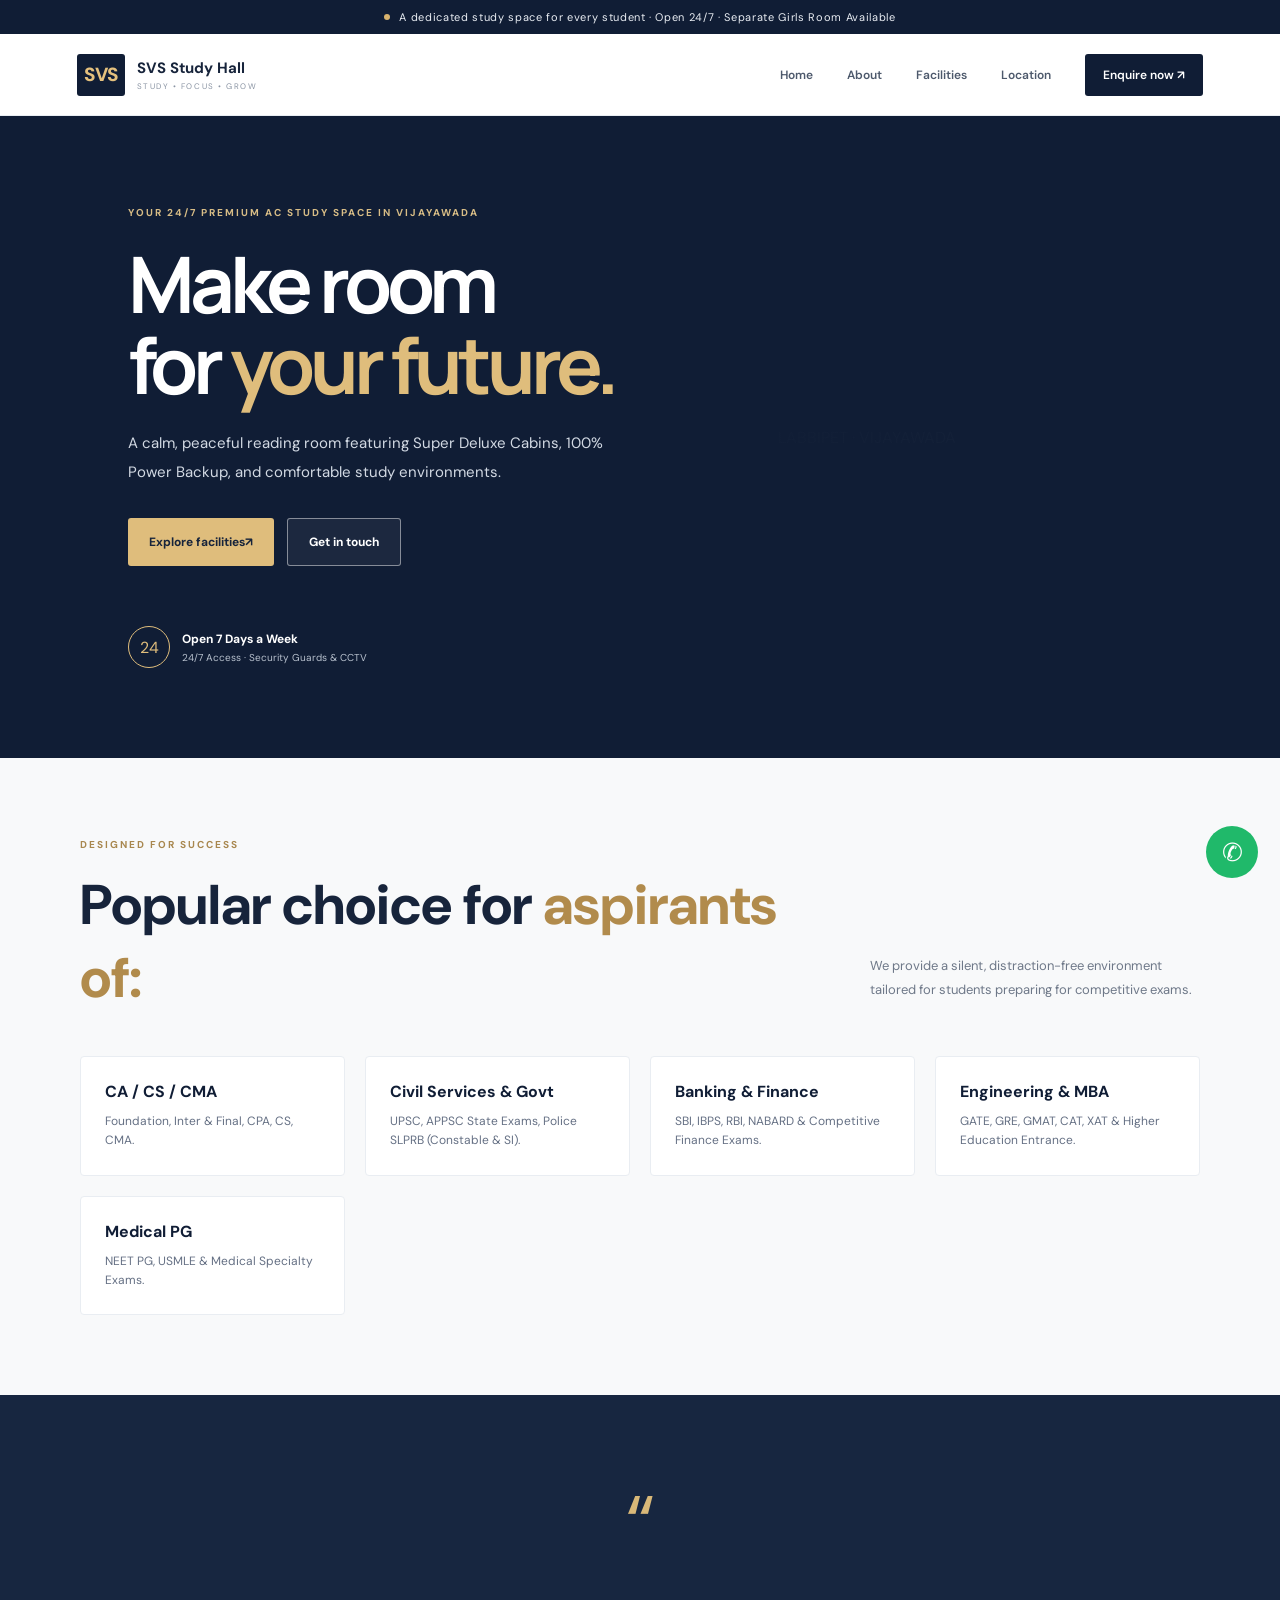
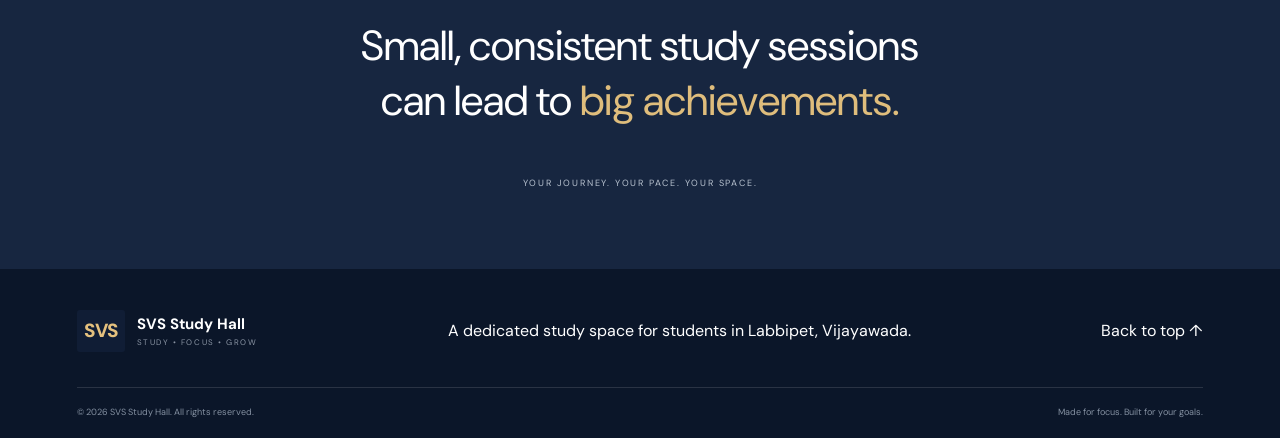
==== commit 8b7a47ba: "Add files via upload" ====
--- a/index.html
+++ b/index.html
@@ -3,7 +3,7 @@
 <head>
   <meta charset="UTF-8">
   <meta name="viewport" content="width=device-width, initial-scale=1.0">
-  <meta name="description" content="SVS Study Hall in Labbipet, Vijayawada — 24/7 AC reading room with Super Deluxe Cabins and Rooftop Shack.">
+  <meta name="description" content="SVS Study Hall in Labbipet, Vijayawada — 24/7 AC reading room with Super Deluxe Cabins.">
   <meta name="theme-color" content="#101d35">
   <title>SVS Study Hall | Home</title>
   <link rel="preconnect" href="https://fonts.googleapis.com">
@@ -37,7 +37,7 @@
       <div class="hero-content">
         <div class="eyebrow light"><span></span> YOUR 24/7 PREMIUM AC STUDY SPACE IN VIJAYAWADA</div>
         <h1>Make room<br>for <em>your future.</em></h1>
-        <p>A calm, peaceful reading room featuring Super Deluxe Cabins, 100% Power Backup, and a Rooftop Shack to recharge.</p>
+        <p>A calm, peaceful reading room featuring Super Deluxe Cabins, 100% Power Backup, and comfortable study environments.</p>
         <div class="hero-actions">
           <a class="button button-gold" href="facilities.html">Explore facilities <span>↗</span></a>
           <a class="button button-ghost" href="contact.html">Get in touch</a>
@@ -83,27 +83,6 @@
       </div>
     </section>
 
-    <!-- ROOFTOP SHACK HIGHLIGHT BANNER -->
-    <section style="background: #101d35; color: white; padding: 70px 0;">
-      <div class="section-wrap" style="display: grid; grid-template-columns: 1.2fr 0.8fr; gap: 50px; align-items: center;">
-        <div>
-          <div class="eyebrow light">EXCLUSIVE RECREATION</div>
-          <h2 style="font-size: clamp(28px, 3.5vw, 40px); line-height: 1.2; margin: 15px 0; color: white;">Relax at our <em>Rooftop Shack.</em></h2>
-          <p style="color: #c0c9d6; font-size: 14px; line-height: 1.8;">Long study hours require proper breaks. Our dedicated rooftop area lets you recharge without leaving the building.</p>
-          <ul style="color: #dfbd7c; font-size: 13px; line-height: 2; padding-left: 20px; margin-top: 20px;">
-            <li>☕ Cafe & Snack Bar + Hot Meals</li>
-            <li>🎮 Recreational Indoor Games & Play Area</li>
-            <li>📰 Daily Newspapers Available</li>
-          </ul>
-        </div>
-        <div style="background: rgba(255,255,255,0.05); border: 1px solid rgba(255,255,255,0.1); padding: 40px; border-radius: 8px; text-align: center;">
-          <h3 style="color: #dfbd7c; font-size: 24px; margin: 0 0 10px;">Visit Us Today</h3>
-          <p style="color: #d2d9e3; font-size: 13px; margin-bottom: 25px;">Take a walk-through tour of our Deluxe Cabins and Rooftop Shack.</p>
-          <a class="button button-gold" href="contact.html">Schedule a Visit <span>↗</span></a>
-        </div>
-      </div>
-    </section>
-
     <!-- QUOTE BAND -->
     <section class="quote-band">
       <div class="quote-mark">“</div>
